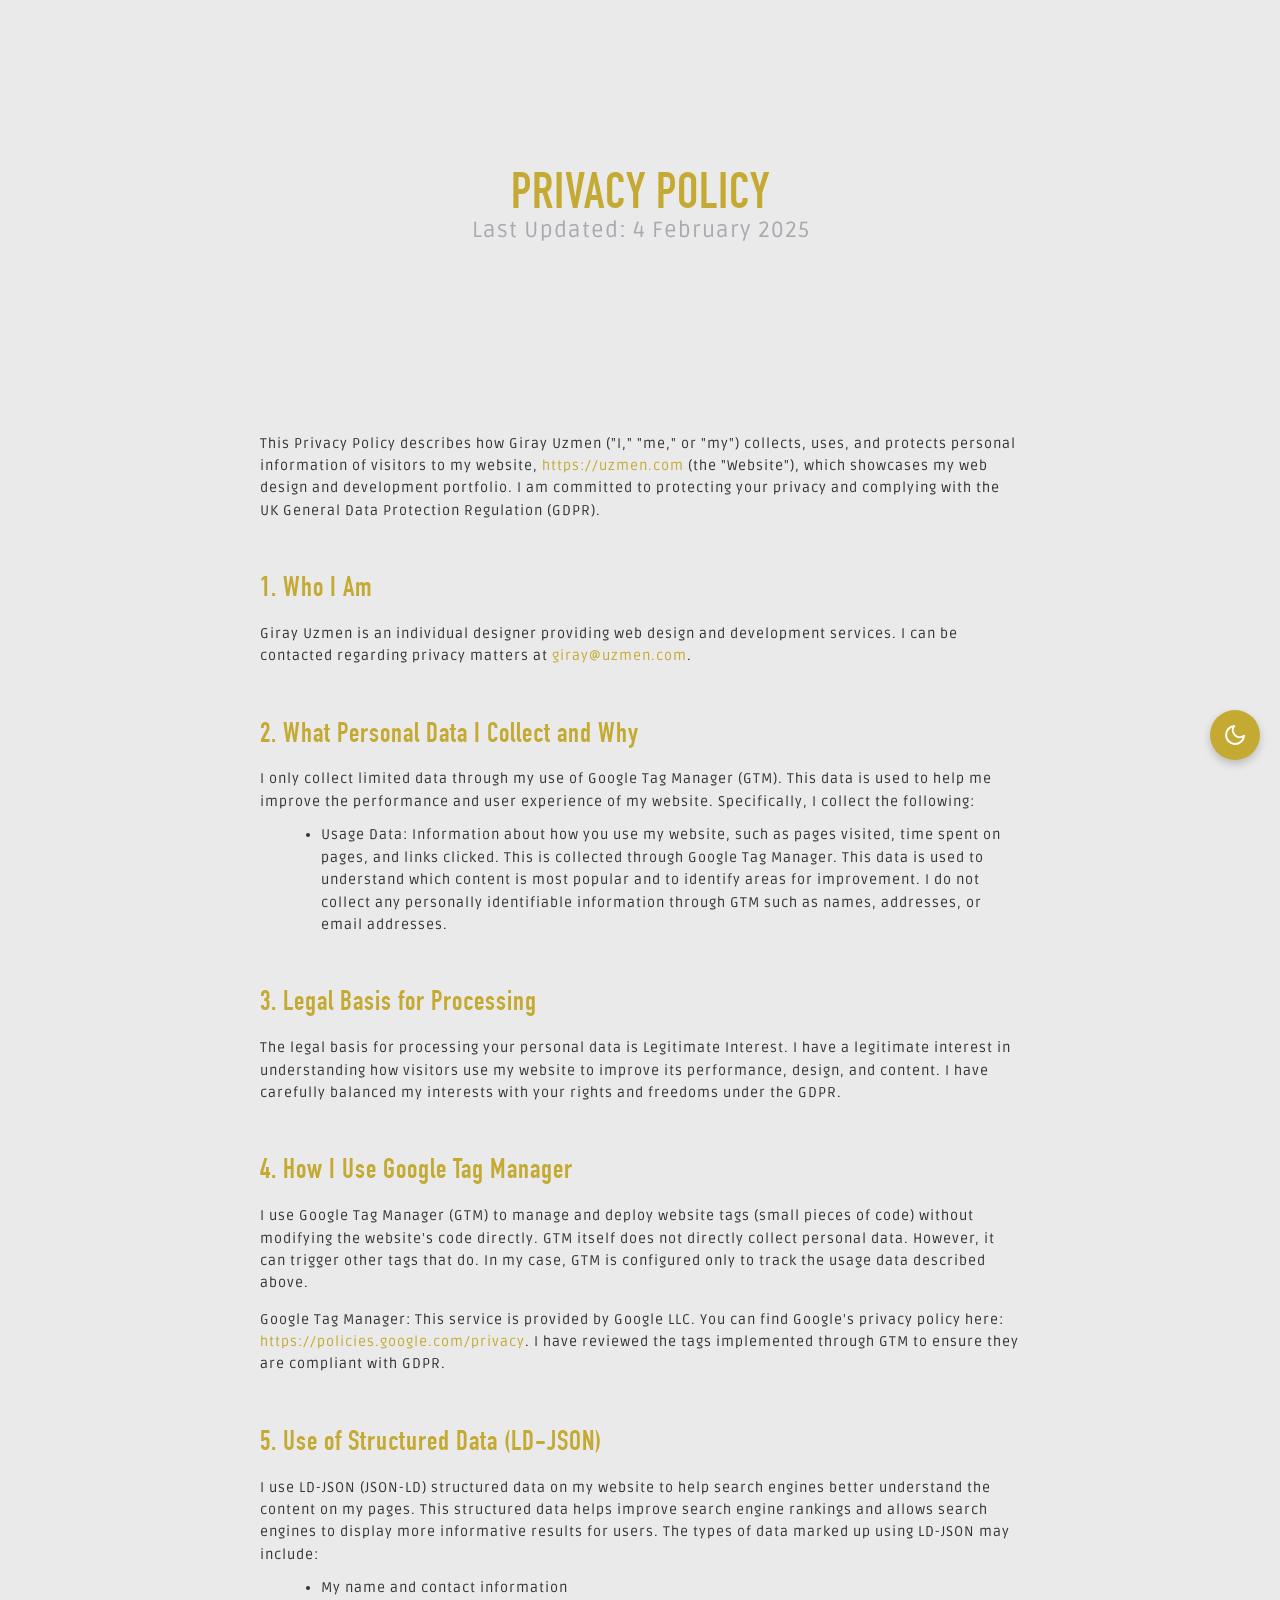
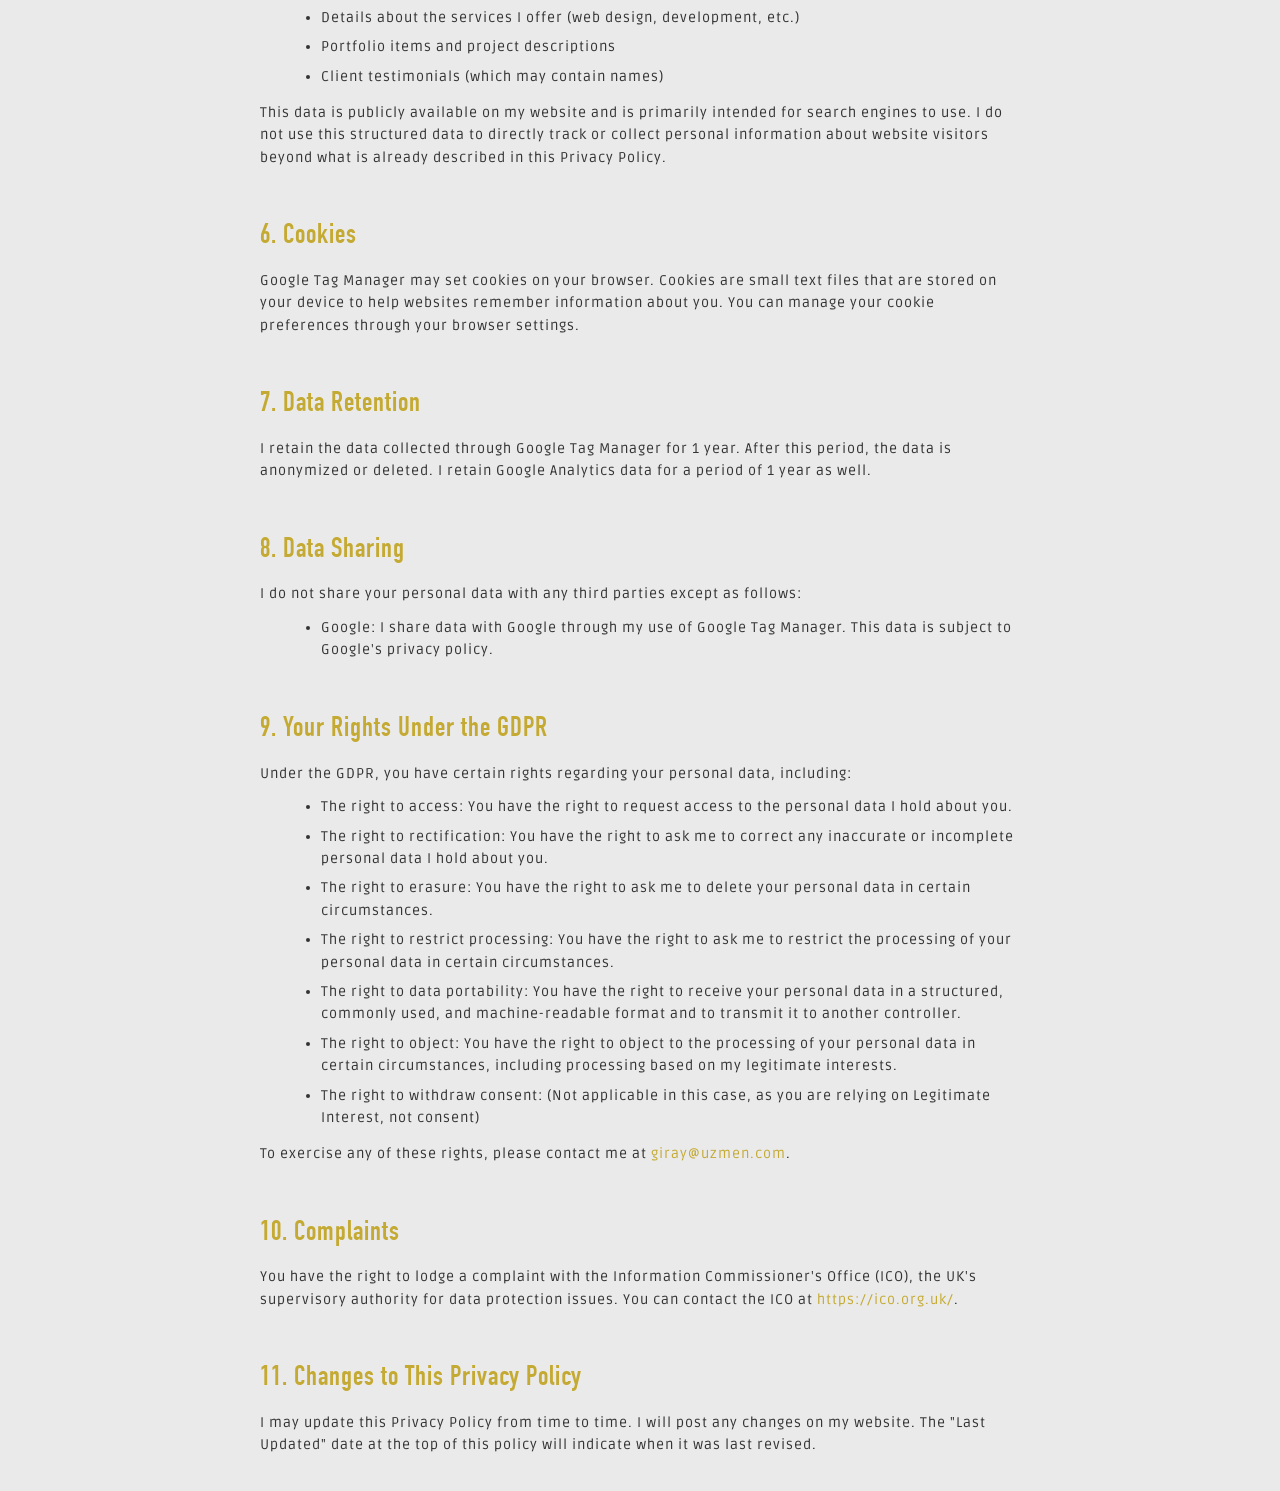
==== privacy.html @ fbb45e42 "Initial commit - Portfolio website with timeline-based work history" ====
<!DOCTYPE html>
<html lang="en">
  <head>
    <meta charset="UTF-8" />
    <meta name="viewport" content="width=device-width, initial-scale=1.0" />
    <title>Privacy Policy - Giray Uzmen (AKA James)</title>
    <link rel="preconnect" href="https://fonts.googleapis.com" />
    <link rel="preconnect" href="https://fonts.gstatic.com" crossorigin />
    <link href="https://fonts.googleapis.com/css2?family=Ruda:wght@400;500;600;700;800;900&family=Roboto+Condensed:wght@300;400;500;600;700;800;900&display=swap" rel="stylesheet" />
    <link rel="stylesheet" href="style.css?v=1.0.5" />
  </head>
  <body>
    <div class="page-wrapper">
      <div class="section-timeline-heading">
        <div class="container">
          <div class="padding-vertical-xlarge">
            <div class="timeline-main_heading-wrapper">
              <div class="margin-bottom-medium">
                <h1>PRIVACY POLICY</h1>
                <div class="last-updated">Last Updated: 4 February 2025</div>
              </div>
            </div>
          </div>
        </div>
      </div>

      <main class="section-timeline">
        <div class="container">
          <article class="privacy-content">
            <p>This Privacy Policy describes how Giray Uzmen ("I," "me," or "my") collects, uses, and protects personal information of visitors to my website, <a href="https://uzmen.com">https://uzmen.com</a> (the "Website"), which showcases my web design and development portfolio. I am committed to protecting your privacy and complying with the UK General Data Protection Regulation (GDPR).</p>

            <section>
              <h2>1. Who I Am</h2>
              <p>Giray Uzmen is an individual designer providing web design and development services. I can be contacted regarding privacy matters at <a href="mailto:giray@uzmen.com">giray@uzmen.com</a>.</p>
            </section>

            <section>
              <h2>2. What Personal Data I Collect and Why</h2>
              <p>I only collect limited data through my use of Google Tag Manager (GTM). This data is used to help me improve the performance and user experience of my website. Specifically, I collect the following:</p>
              <ul>
                <li>Usage Data: Information about how you use my website, such as pages visited, time spent on pages, and links clicked. This is collected through Google Tag Manager. This data is used to understand which content is most popular and to identify areas for improvement. I do not collect any personally identifiable information through GTM such as names, addresses, or email addresses.</li>
              </ul>
            </section>

            <section>
              <h2>3. Legal Basis for Processing</h2>
              <p>The legal basis for processing your personal data is Legitimate Interest. I have a legitimate interest in understanding how visitors use my website to improve its performance, design, and content. I have carefully balanced my interests with your rights and freedoms under the GDPR.</p>
            </section>

            <section>
              <h2>4. How I Use Google Tag Manager</h2>
              <p>I use Google Tag Manager (GTM) to manage and deploy website tags (small pieces of code) without modifying the website's code directly. GTM itself does not directly collect personal data. However, it can trigger other tags that do. In my case, GTM is configured only to track the usage data described above.</p>
              <p>Google Tag Manager: This service is provided by Google LLC. You can find Google's privacy policy here: <a href="https://policies.google.com/privacy">https://policies.google.com/privacy</a>. I have reviewed the tags implemented through GTM to ensure they are compliant with GDPR.</p>
            </section>

            <section>
              <h2>5. Use of Structured Data (LD-JSON)</h2>
              <p>I use LD-JSON (JSON-LD) structured data on my website to help search engines better understand the content on my pages. This structured data helps improve search engine rankings and allows search engines to display more informative results for users. The types of data marked up using LD-JSON may include:</p>
              <ul>
                <li>My name and contact information</li>
                <li>Details about the services I offer (web design, development, etc.)</li>
                <li>Portfolio items and project descriptions</li>
                <li>Client testimonials (which may contain names)</li>
              </ul>
              <p>This data is publicly available on my website and is primarily intended for search engines to use. I do not use this structured data to directly track or collect personal information about website visitors beyond what is already described in this Privacy Policy.</p>
            </section>

            <section>
              <h2>6. Cookies</h2>
              <p>Google Tag Manager may set cookies on your browser. Cookies are small text files that are stored on your device to help websites remember information about you. You can manage your cookie preferences through your browser settings.</p>
            </section>

            <section>
              <h2>7. Data Retention</h2>
              <p>I retain the data collected through Google Tag Manager for 1 year. After this period, the data is anonymized or deleted. I retain Google Analytics data for a period of 1 year as well.</p>
            </section>

            <section>
              <h2>8. Data Sharing</h2>
              <p>I do not share your personal data with any third parties except as follows:</p>
              <ul>
                <li>Google: I share data with Google through my use of Google Tag Manager. This data is subject to Google's privacy policy.</li>
              </ul>
            </section>

            <section>
              <h2>9. Your Rights Under the GDPR</h2>
              <p>Under the GDPR, you have certain rights regarding your personal data, including:</p>
              <ul>
                <li>The right to access: You have the right to request access to the personal data I hold about you.</li>
                <li>The right to rectification: You have the right to ask me to correct any inaccurate or incomplete personal data I hold about you.</li>
                <li>The right to erasure: You have the right to ask me to delete your personal data in certain circumstances.</li>
                <li>The right to restrict processing: You have the right to ask me to restrict the processing of your personal data in certain circumstances.</li>
                <li>The right to data portability: You have the right to receive your personal data in a structured, commonly used, and machine-readable format and to transmit it to another controller.</li>
                <li>The right to object: You have the right to object to the processing of your personal data in certain circumstances, including processing based on my legitimate interests.</li>
                <li>The right to withdraw consent: (Not applicable in this case, as you are relying on Legitimate Interest, not consent)</li>
              </ul>
              <p>To exercise any of these rights, please contact me at <a href="mailto:giray@uzmen.com">giray@uzmen.com</a>.</p>
            </section>

            <section>
              <h2>10. Complaints</h2>
              <p>You have the right to lodge a complaint with the Information Commissioner's Office (ICO), the UK's supervisory authority for data protection issues. You can contact the ICO at <a href="https://ico.org.uk/">https://ico.org.uk/</a>.</p>
            </section>

            <section>
              <h2>11. Changes to This Privacy Policy</h2>
              <p>I may update this Privacy Policy from time to time. I will post any changes on my website. The "Last Updated" date at the top of this policy will indicate when it was last revised.</p>
            </section>
          </article>
        </div>
      </main>
    </div>

    <!-- Dark Mode Toggle Button -->
    <button class="theme-toggle" data-tooltip="Dark Mode" aria-label="Toggle dark mode">
      <svg class="theme-icon" width="24" height="24" viewBox="0 0 24 24" fill="none" stroke="white" stroke-width="2">
        <path d="M21 12.79A9 9 0 1 1 11.21 3 7 7 0 0 0 21 12.79z"/>
      </svg>
    </button>

    <!-- Add script -->
    <script src="script.js"></script>
  </body>
</html>
---- style.css ----
/* Load Fonts */
@font-face {
  font-family: "din_condensedbold";
  src: url("./fonts/din_condensed_bold-webfont.woff2") format("woff2"),
    url("./fonts/din_condensed_bold-webfont.woff") format("woff");
  font-weight: normal;
  font-style: normal;
}

/* CSS Variables - Light Mode (Default) */
:root {
  /* Brand Colors */
  --color-primary: #c4aa33;        /* Gold - main brand color */
  --color-secondary: #a8aab0;      /* Grey - secondary text/accents */
  --color-background: #eaeaea;     /* Light grey - section backgrounds */
  --color-dark: #0a0a0a;           /* Dark - timeline accents */
  --color-text-dark: #333;         /* Dark text */
  --color-text-light: #ddd;        /* Light text */
  --color-white: #fff;             /* White */
  --color-body-bg: #fff;           /* Body background */
  --color-body-text: #333;         /* Body text color */
  
  /* Overlay Colors */
  --overlay-dark: rgba(0, 0, 0, 0.9);
  --overlay-medium: rgba(0, 0, 0, 0.8);
  --overlay-light: rgba(0, 0, 0, 0.2);
  --overlay-button: rgba(255, 255, 255, 0.1);
  --overlay-button-hover: rgba(255, 255, 255, 0.2);
  --overlay-grey: rgba(107, 107, 107, 0.9);
  
  /* Typography */
  --font-heading: "din_condensedbold", Arial, sans-serif;
  --font-body: "ruda", Arial, sans-serif;
  
  /* Spacing */
  --spacing-xlarge: 120px;
  --spacing-large: 80px;
  --spacing-medium: 32px;
  
  /* Effects */
  --border-radius-round: 50%;
  --border-radius-small: 4px;
  --border-radius-medium: 7px;
  --shadow-button: 0 4px 8px rgba(0, 0, 0, 0.2);
  --shadow-light: 0 1px 3px rgba(0, 0, 0, 0.1);
  --shadow-wispy: 6px 6px 20px rgba(0, 0, 0, 0.3);
  
  /* Transitions */
  --transition-fast: 0.2s ease-out;
  --transition-normal: 0.3s ease;
  --transition-slow: 0.5s;
  
  /* Z-index layers */
  --z-floating: 999;
  --z-timeline: 2;
  --z-negative-1: -1;
  --z-negative-2: -2;
  --z-negative-3: -3;
}

/* Dark Mode Variables */
[data-theme="dark"] {
  /* Brand Colors - Adjusted for dark mode */
  --color-primary: #b8bac0;        /* Brighter gold for better contrast */
  --color-secondary: #b8bac0;      /* Lighter grey for readability */
  --color-background: #1a1a1a;     /* Dark background */
  --color-dark: #f0f0f0;           /* Light - inverted for dark mode */
  --color-text-dark: #e0e0e0;      /* Light text */
  --color-text-light: #666;        /* Darker light text */
  --color-white: #0a0a0a;          /* Dark (inverted) */
  --color-body-bg: #0a0a0a;        /* Dark body background */
  --color-body-text: #e0e0e0;      /* Light body text */
  
  /* Overlay Colors - Adjusted for dark mode */
  --overlay-dark: rgba(0, 0, 0, 0.95);
  --overlay-medium: rgba(0, 0, 0, 0.9);
  --overlay-light: rgba(255, 255, 255, 0.1);
  --overlay-button: rgba(255, 255, 255, 0.15);
  --overlay-button-hover: rgba(255, 255, 255, 0.25);
  --overlay-grey: rgba(30, 30, 30, 0.95);
  
  /* Effects - Adjusted shadows for dark mode */
  --shadow-button: 0 4px 8px rgba(0, 0, 0, 0.5);
  --shadow-light: 0 1px 3px rgba(0, 0, 0, 0.3);
  --shadow-wispy: 6px 6px 20px rgba(0, 0, 0, 0.6);
}

/* Set every flipping thing to border box */
* {
  box-sizing: border-box;
}

/* Set html height to 100% */
html {
  height: 100%;
}

/* Set body min height to 100% so body content can fill the page dynamically */
body {
  min-height: 100%;
  margin: 0;
  font-family: var(--font-body);
  font-size: 14px;
  letter-spacing: 1px;
  line-height: 1.5;
  background-color: var(--color-body-bg);
  color: var(--color-body-text);
  transition: background-color var(--transition-normal), color var(--transition-normal);
}

/* Set img vertical alignment to middle */
img {
  vertical-align: middle;
  max-width: 100%;
  display: inline-block;
}

/* Set h2 font and font size */
h2 {
  font-size: 50px;
  color: var(--color-primary);
  font-family: var(--font-heading);
  margin-bottom: 0;
}

/* Set span for smaller font size in h2*/
span.james {
  font-size: 32px;
}

/* Job title */
div.title {
  font-size: 22px;
  color: var(--color-primary);
  font-family: var(--font-heading);
  margin: -15px 0 0 2px;
}

.page-wrapper {
  z-index: 0;
  position: relative;
}

.container {
  width: 90vw;
  max-width: 1360px;
  margin-inline: auto;
}

.margin-bottom-medium {
  margin-bottom: var(--spacing-medium);
  display: flex;
  flex-direction: column;
}

.paragraph-large {
  letter-spacing: -0.02em;
  font-size: 20px;
  font-family: var(--font-body);
  display: none;
}

.section-timeline-heading {
  background-color: var(--color-background);
}

.padding-vertical-xlarge {
  padding-top: var(--spacing-xlarge);
  padding-bottom: var(--spacing-xlarge);
  display: flex;
}

.timeline-main_heading-wrapper {
  color: var(--color-secondary);
  max-width: 640px;
  margin-inline: auto;
}

.timeline_component {
  flex-direction: column;
  justify-content: center;
  align-items: center;
  max-width: 1120px;
  margin-inline: auto;
  display: flex;
  position: relative;
}

.timeline_item {
  z-index: var(--z-timeline);
  gap: 0;
  grid-template-rows: auto;
  grid-template-columns: 1fr 180px 1fr;
  grid-auto-columns: 1fr;
  padding-top: var(--spacing-large);
  padding-bottom: var(--spacing-large);
  display: grid;
  position: relative;
}

.timeline_left {
  text-align: right;
  justify-content: flex-end;
  align-items: stretch;
}

.timeline_centre {
  justify-content: center;
  display: flex;
}

.timeline_date-text {
  color: var(--color-primary);
  font-size: 62px;
  font-weight: 500;
  line-height: 1.2;
  position: sticky;
  top: 50vh;
  font-family: var(--font-heading);
  margin: 0;
}

.timeline_text {
  color: var(--color-primary);
  font-size: 36px;
  font-weight: 500;
  line-height: 0.9  ;
  font-family: var(--font-heading);
}

.timeline_text a {
  text-decoration: none;
  color: var(--color-primary);
}

.timeline_circle {
  background-color: var(--color-white);
  border-radius: 100%;
  width: 15px;
  height: 15px;
  position: sticky;
  top: 50vh;
  box-shadow: 0 0 0 8px var(--color-dark);
}

.timeline_progress {
  z-index: var(--z-negative-2);
  background-color: var(--color-secondary);
  width: 3px;
  height: 100%;
  position: absolute;
}

.timeline_progress-bar {
  z-index: var(--z-negative-1);
  background: linear-gradient(to bottom, var(--color-secondary), var(--color-primary));
  width: 3px;
  height: 50vh;
  position: fixed;
  inset: 0 auto 50vh;
}

.section-timeline {
  z-index: var(--z-negative-3);
  background-color: var(--color-background);
  position: relative;
}

.timeline_image-wrapper {
  margin: 0 0 100px 0;
}

.overlay-fade-top {
  background-image: linear-gradient(var(--color-background), #ffffff00);
  height: 80px;
  position: absolute;
  inset: 0% 0% auto;
}

.overlay-fade-bottom {
  background-image: linear-gradient(to top, var(--color-background), #ffffff00);
  height: 80px;
  position: absolute;
  inset: auto 0% 0%;
}

/* Media Queries - Mobile */
@media screen and (max-width: 767px) {
  h2 {
    font-size: 40px;
  }

  .paragraph-large {
    font-size: 18px;
  }

  .padding-vertical-xlarge {
    padding-top: var(--spacing-large);
    padding-bottom: var(--spacing-large);
  }

  .timeline_item {
    grid-template-columns: 64px 1fr;
    width: 100%;
  }

  .timeline_left {
    text-align: left;
    grid-area: 1 / 2 / 2 / 3;
  }

  .timeline_centre {
    justify-content: flex-start;
    grid-area: 1 / 1 / 3 / 2;
  }

  .timeline_right {
    grid-area: span 1 / span 1 / span 1 / span 1;
  }

  .timeline_date-text {
    margin-bottom: 24px;
    font-size: 36px;
  }

  .timeline_text {
    font-size: 20px;
  }

  .timeline_progress {
    left: 6px;
  }
}

/* Floating buttons - shared styles */
.cv-button,
.privacy-button {
  position: fixed;
  right: 20px;
  background-color: var(--color-primary);
  color: white;
  border-radius: var(--border-radius-round);
  width: 50px;
  height: 50px;
  display: flex;
  justify-content: center;
  align-items: center;
  text-decoration: none;
  box-shadow: var(--shadow-button);
  transition: all var(--transition-normal);
  z-index: var(--z-floating);
}

/* Floating buttons - specific positions */
.cv-button {
  bottom: 80px;
}

.cv-button:hover,
.privacy-button:hover {
  transform: scale(1.1);
}

.privacy-button {
  bottom: 20px;
}

/* Dark mode toggle button */
.theme-toggle {
  position: fixed;
  bottom: 140px;
  right: 20px;
  background-color: var(--color-primary);
  color: var(--color-body-bg);
  border: none;
  border-radius: var(--border-radius-round);
  width: 50px;
  height: 50px;
  display: flex;
  justify-content: center;
  align-items: center;
  cursor: pointer;
  box-shadow: var(--shadow-button);
  transition: all var(--transition-normal);
  z-index: var(--z-floating);
}

.theme-toggle .theme-icon {
  stroke: white;
  stroke-width: 2;
  stroke-linecap: round;
  stroke-linejoin: round;
}

.theme-toggle:hover {
  transform: scale(1.1);
}

.theme-toggle::before {
  content: attr(data-tooltip);
  position: absolute;
  right: 120%;
  top: 50%;
  transform: translateY(-50%);
  background-color: var(--overlay-medium);
  color: white;
  padding: 8px 12px;
  border-radius: var(--border-radius-small);
  font-size: 14px;
  white-space: nowrap;
  visibility: hidden;
  opacity: 0;
  transition: opacity var(--transition-normal);
}

.theme-toggle:hover::before {
  visibility: visible;
  opacity: 1;
}

/* Tooltip styling for floating buttons */
.cv-button::before,
.privacy-button::before {
  content: attr(data-tooltip);
  position: absolute;
  right: 120%;
  top: 50%;
  transform: translateY(-50%);
  background-color: var(--overlay-medium);
  color: white;
  padding: 8px 12px;
  border-radius: var(--border-radius-small);
  font-size: 14px;
  white-space: nowrap;
  visibility: hidden;
  opacity: 0;
  transition: opacity var(--transition-normal);
}

/* Show tooltip on hover */
.cv-button:hover::before,
.privacy-button:hover::before {
  visibility: visible;
  opacity: 1;
}

/* Base styles for all timeline images */
.timeline_image-wrapper img {
  border-radius: 0 0 15px 15px;  /* Only bottom left and bottom right corners */
  box-shadow: var(--shadow-light);
  /* margin: -56px 0 0 0; */
  cursor: pointer;
}

/* Styles for main (visible) images only */
.timeline_image-wrapper img:not([style*="display: none"]) {
  border: 1px solid var(--color-primary);
  border-top: none;
  border-radius: 0;  /* Override border radius for main images */
}

/* Job titles */  
span.header-small {
  font-size: 18px;
}

/* Collapsible info box */
input[type="checkbox"] {
  display: none;
}
  
/* Collapsible info box */
.lbl-toggle {
  display: block;
  font-weight: bold;
  text-transform: uppercase;
  padding: 1rem;
  color: var(--color-text-light);
  background: var(--color-primary);
  cursor: pointer;
  border-radius: var(--border-radius-medium) var(--border-radius-medium) 0 0;  /* Only top left and top right corners */
  transition: all var(--transition-fast);
}
.lbl-toggle:hover {
  color: var(--color-white);
}
.lbl-toggle::before {
  content: " ";
  display: inline-block;
  border-top: 5px solid transparent;
  border-bottom: 5px solid transparent;
  border-left: 5px solid currentColor;
  vertical-align: middle;
  margin-right: 0.7rem;
  transform: translateY(-2px);
  transition: transform var(--transition-fast);
}
.toggle:checked + .lbl-toggle::before {
  transform: rotate(90deg) translateX(-3px);
}
.collapsible-content {
  max-height: 0px;
  overflow: hidden;
  transition: max-height 0.25s ease-in-out;
}
.toggle:checked + .lbl-toggle + .collapsible-content {
  max-height: 350px;
}
.toggle:checked + .lbl-toggle {
  border-bottom-right-radius: 0;
  border-bottom-left-radius: 0;
}
.collapsible-content .content-inner {
  background: #a8aab07d;
  border-bottom: 1px solid var(--color-secondary);
  padding: 0.5rem 1rem;
  letter-spacing: 0;
}
.collapsible-content p {
  margin-bottom: 0;
}

/* Lightbox and slideshow */
.lightbox {
    position: fixed;
    z-index: var(--z-floating);
    top: 0;
    left: 0;
    width: 100%;
    height: 100%;
    background-color: var(--overlay-dark);
    display: flex;
    justify-content: center;
    align-items: center;
    opacity: 0;
    transition: opacity var(--transition-normal);
    pointer-events: none;
}

.lightbox.active {
    opacity: 1;
    pointer-events: all;
    display: flex;
}

.lightbox img {
    max-width: 90%;
    max-height: 90vh;
    margin-inline: auto;
    display: block;
    border-radius: var(--border-radius-small);
}

.lightbox-nav {
  position: absolute;
  top: 50%;
  transform: translateY(-50%);
  background: var(--overlay-button);
  color: white;
  padding: 16px;
  font-size: 24px;
  border: none;
  cursor: pointer;
  border-radius: var(--border-radius-small);
  transition: background-color var(--transition-normal);
}

.lightbox-nav:hover {
  background: var(--overlay-button-hover);
}

.lightbox-nav.prev {
  left: 20px;
}

.lightbox-nav.next {
  right: 20px;
}

/* Add keyframes for the slide captions gentle pulsing animation */
@keyframes pulse-bg {
  0% { background-color: rgba(196, 170, 51, 0.7); }  /* #c4aa33 with 0.7 opacity */
  50% { background-color: rgba(168, 170, 176, 0.7); }  /* #a8aab0 with 0.7 opacity */
  100% { background-color: rgba(196, 170, 51, 0.7); }  /* Back to #c4aa33 */
}

.lightbox-caption {
  color: white;
  font-family: var(--font-body);
  text-align: center;
  padding: 10px;
  position: absolute;
  bottom: 20px;
  left: 0;
  right: 0;
  margin-inline: auto;
  max-width: 90%;
  border-radius: var(--border-radius-small);
  animation: pulse-bg 4s ease-in-out infinite;
}

/* Style links in lightbox captions */
.lightbox-caption a {
  color: var(--color-primary);
  text-decoration: none;
}

.lightbox-caption a:hover {
  text-decoration: underline;
}

/* Privacy Policy Styles */
.privacy-content {
  max-width: 800px;
  margin-inline: auto;
  padding: 20px;
  color: var(--color-text-dark);
  font-family: var(--font-body);
  line-height: 1.6;
}

.privacy-content h1,
.section-timeline-heading h1 {
  font-family: var(--font-heading);
  font-size: 50px;
  color: var(--color-primary);
  margin-bottom: 0;
}

.privacy-content h1 {
  text-transform: uppercase;
}

.section-timeline-heading h1 {
  text-align: center;
}

.privacy-content .last-updated,
.section-timeline-heading .last-updated {
  font-family: var(--font-body);
  font-size: 22px;
  color: var(--color-secondary);
  margin: -15px 0 0 2px;
}

.section-timeline-heading .last-updated {
  text-align: center;
}

.privacy-content h2 {
  color: var(--color-primary);
  font-family: var(--font-heading);
  font-size: 28px;
  margin: 1.5em 0 0.5em;
}

.privacy-content section {
  margin-bottom: 1em;
}

.privacy-content p {
  margin-bottom: 0.8em;
}

.privacy-content ul {
  margin: 0.5em 0 0.8em 1.5em;
}

.privacy-content li {
  margin-bottom: 0.5em;
}

.privacy-content a {
  color: var(--color-primary);
  text-decoration: none;
}

.privacy-content a:hover {
  text-decoration: underline;
}

.dlcv {
  color: var(--color-primary);
}

.dlcv a {
  color: var(--color-primary);
  text-decoration: none;
}

.first-image-wrapper {
    position:relative;
    box-shadow: var(--shadow-wispy);
}
.first-image-wrapper img {
    width:100%;
    vertical-align:top;
}
.first-image-wrapper:after {
    content:'CLICK TO VIEW GALLERY';
    color: var(--color-white);
    position:absolute;
    width:100%; height:100%;
    top:0; left:0;
    background: var(--overlay-grey);
    opacity:0;
    transition: all var(--transition-slow);
    display: flex;
    justify-content: center;
    align-items: center;
}
.first-image-wrapper:hover:after {
    opacity:1;
    pointer-events: none;
}

/* Dark mode fix for gallery overlay text */
[data-theme="dark"] .first-image-wrapper:after {
    color: #e0e0e0 !important;
}
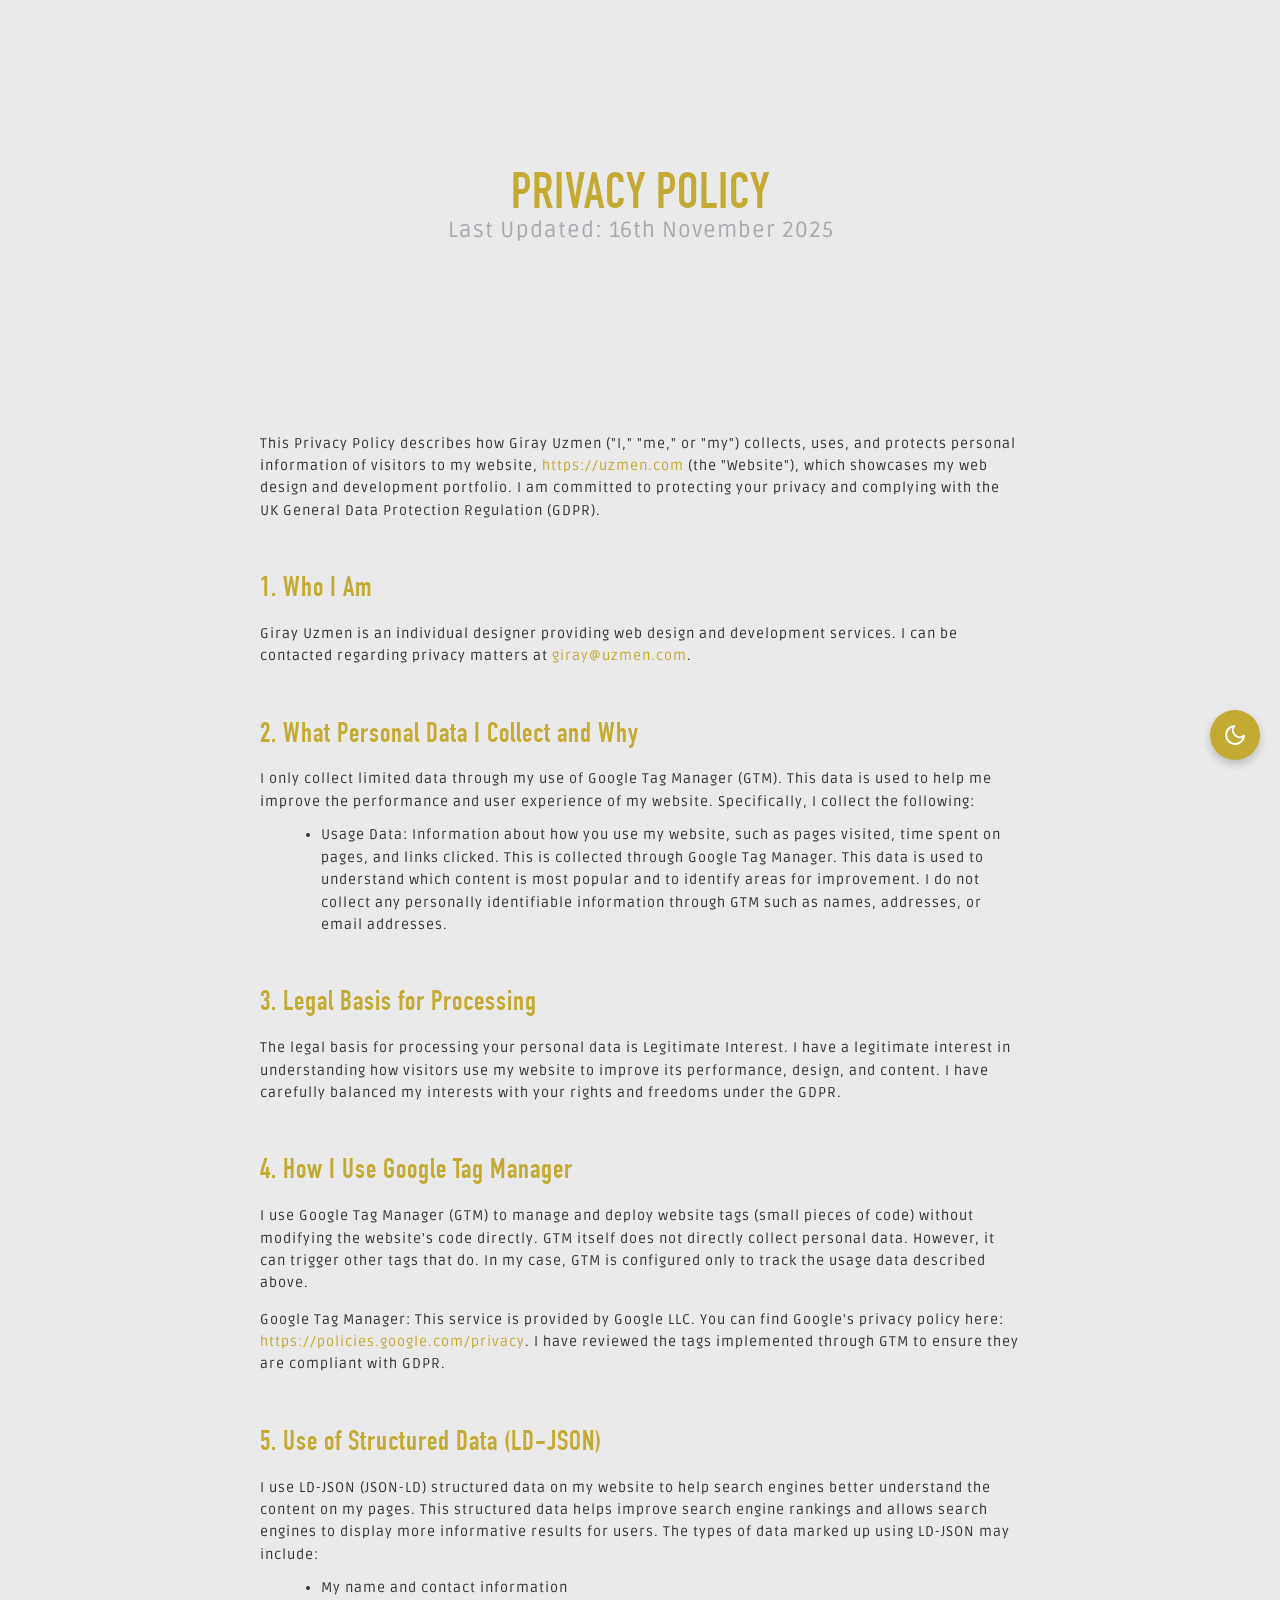
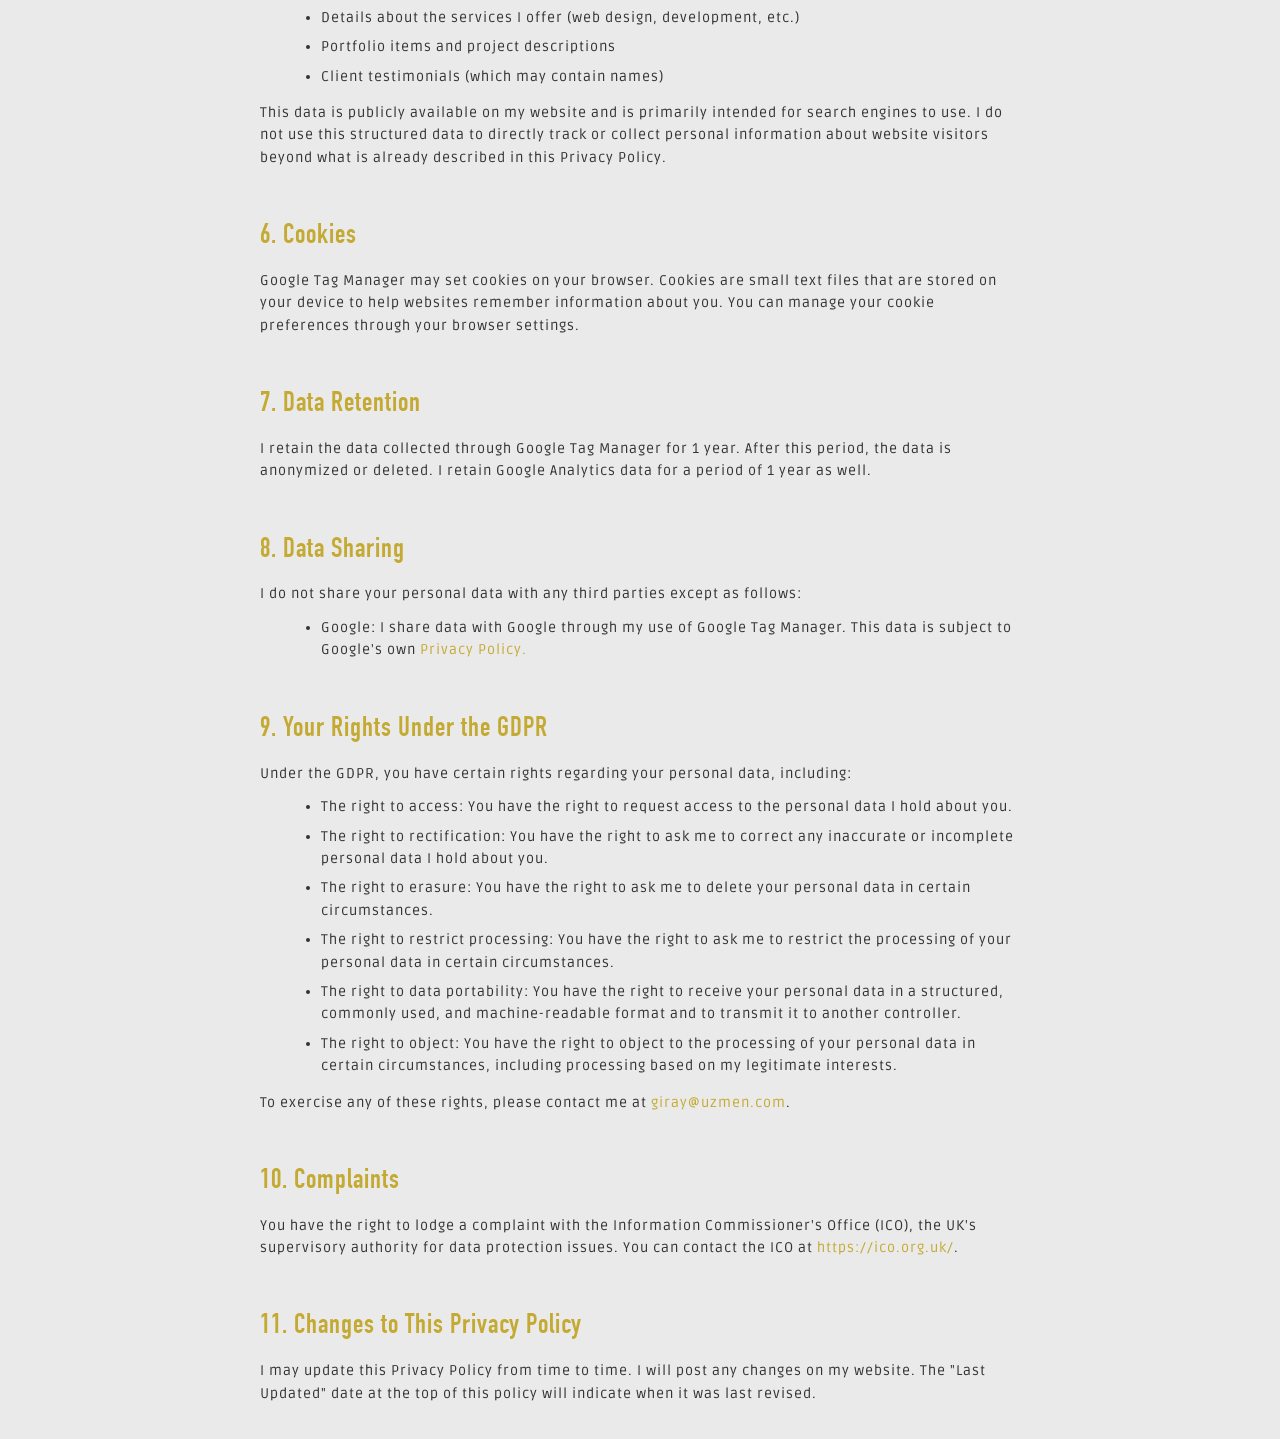
==== commit 60766b40: "Update privacy policy date to 16th November 2025 and fix HTML syntax error" ====
--- a/privacy.html
+++ b/privacy.html
@@ -7,7 +7,7 @@
     <link rel="preconnect" href="https://fonts.googleapis.com" />
     <link rel="preconnect" href="https://fonts.gstatic.com" crossorigin />
     <link href="https://fonts.googleapis.com/css2?family=Ruda:wght@400;500;600;700;800;900&family=Roboto+Condensed:wght@300;400;500;600;700;800;900&display=swap" rel="stylesheet" />
-    <link rel="stylesheet" href="style.css?v=1.0.5" />
+    <link rel="stylesheet" href="style.css?v=1.0.7" />
   </head>
   <body>
     <div class="page-wrapper">
@@ -17,7 +17,7 @@
             <div class="timeline-main_heading-wrapper">
               <div class="margin-bottom-medium">
                 <h1>PRIVACY POLICY</h1>
-                <div class="last-updated">Last Updated: 4 February 2025</div>
+                <div class="last-updated">Last Updated: 16th November 2025</div>
               </div>
             </div>
           </div>
@@ -79,7 +79,7 @@
               <h2>8. Data Sharing</h2>
               <p>I do not share your personal data with any third parties except as follows:</p>
               <ul>
-                <li>Google: I share data with Google through my use of Google Tag Manager. This data is subject to Google's privacy policy.</li>
+                <li>Google: I share data with Google through my use of Google Tag Manager. This data is subject to Google's own <a href="https://policies.google.com/privacy" target="_blank">Privacy Policy.</a></li>
               </ul>
             </section>
 
@@ -93,7 +93,6 @@
                 <li>The right to restrict processing: You have the right to ask me to restrict the processing of your personal data in certain circumstances.</li>
                 <li>The right to data portability: You have the right to receive your personal data in a structured, commonly used, and machine-readable format and to transmit it to another controller.</li>
                 <li>The right to object: You have the right to object to the processing of your personal data in certain circumstances, including processing based on my legitimate interests.</li>
-                <li>The right to withdraw consent: (Not applicable in this case, as you are relying on Legitimate Interest, not consent)</li>
               </ul>
               <p>To exercise any of these rights, please contact me at <a href="mailto:giray@uzmen.com">giray@uzmen.com</a>.</p>
             </section>
--- a/style.css
+++ b/style.css
@@ -717,4 +717,9 @@
 /* Dark mode fix for gallery overlay text */
 [data-theme="dark"] .first-image-wrapper:after {
     color: #e0e0e0 !important;
+}
+
+/* Invert black-on-white images in dark mode */
+[data-theme="dark"] .invert-dark {
+    filter: invert(1);
 }
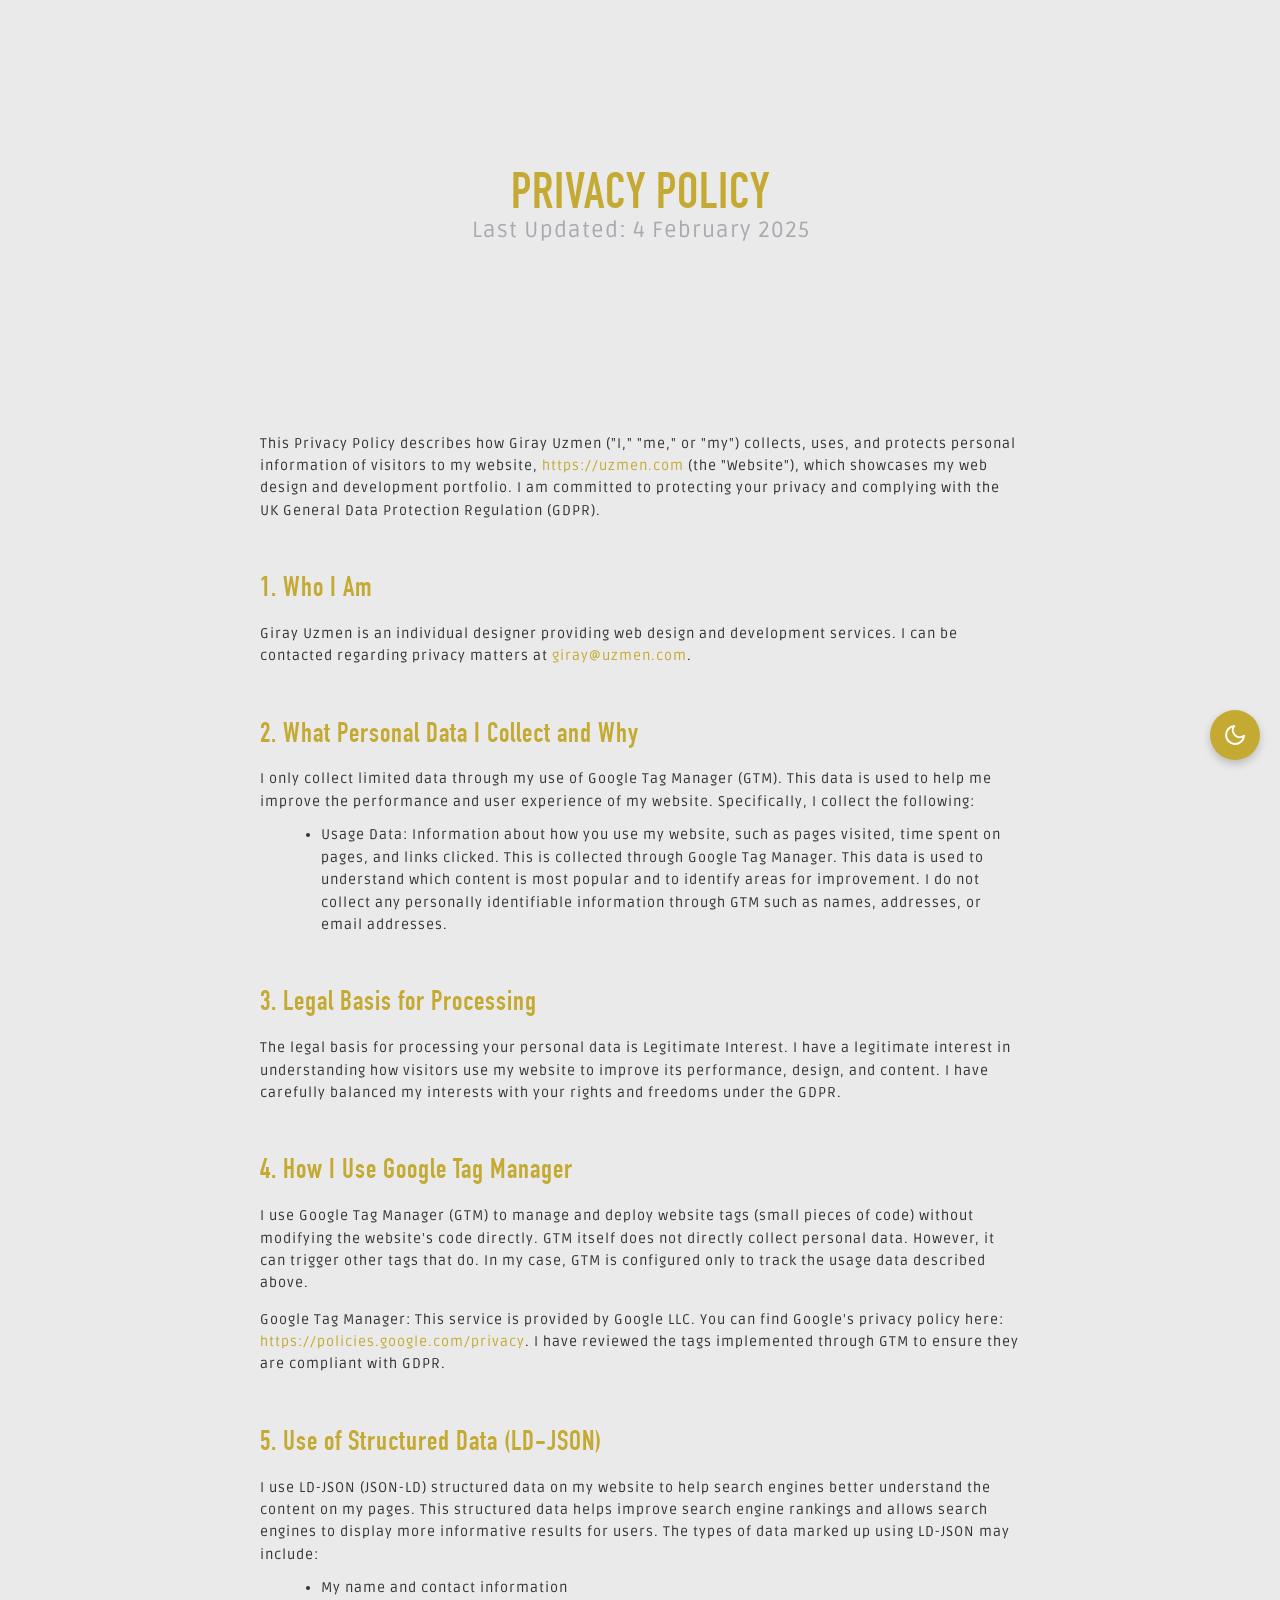
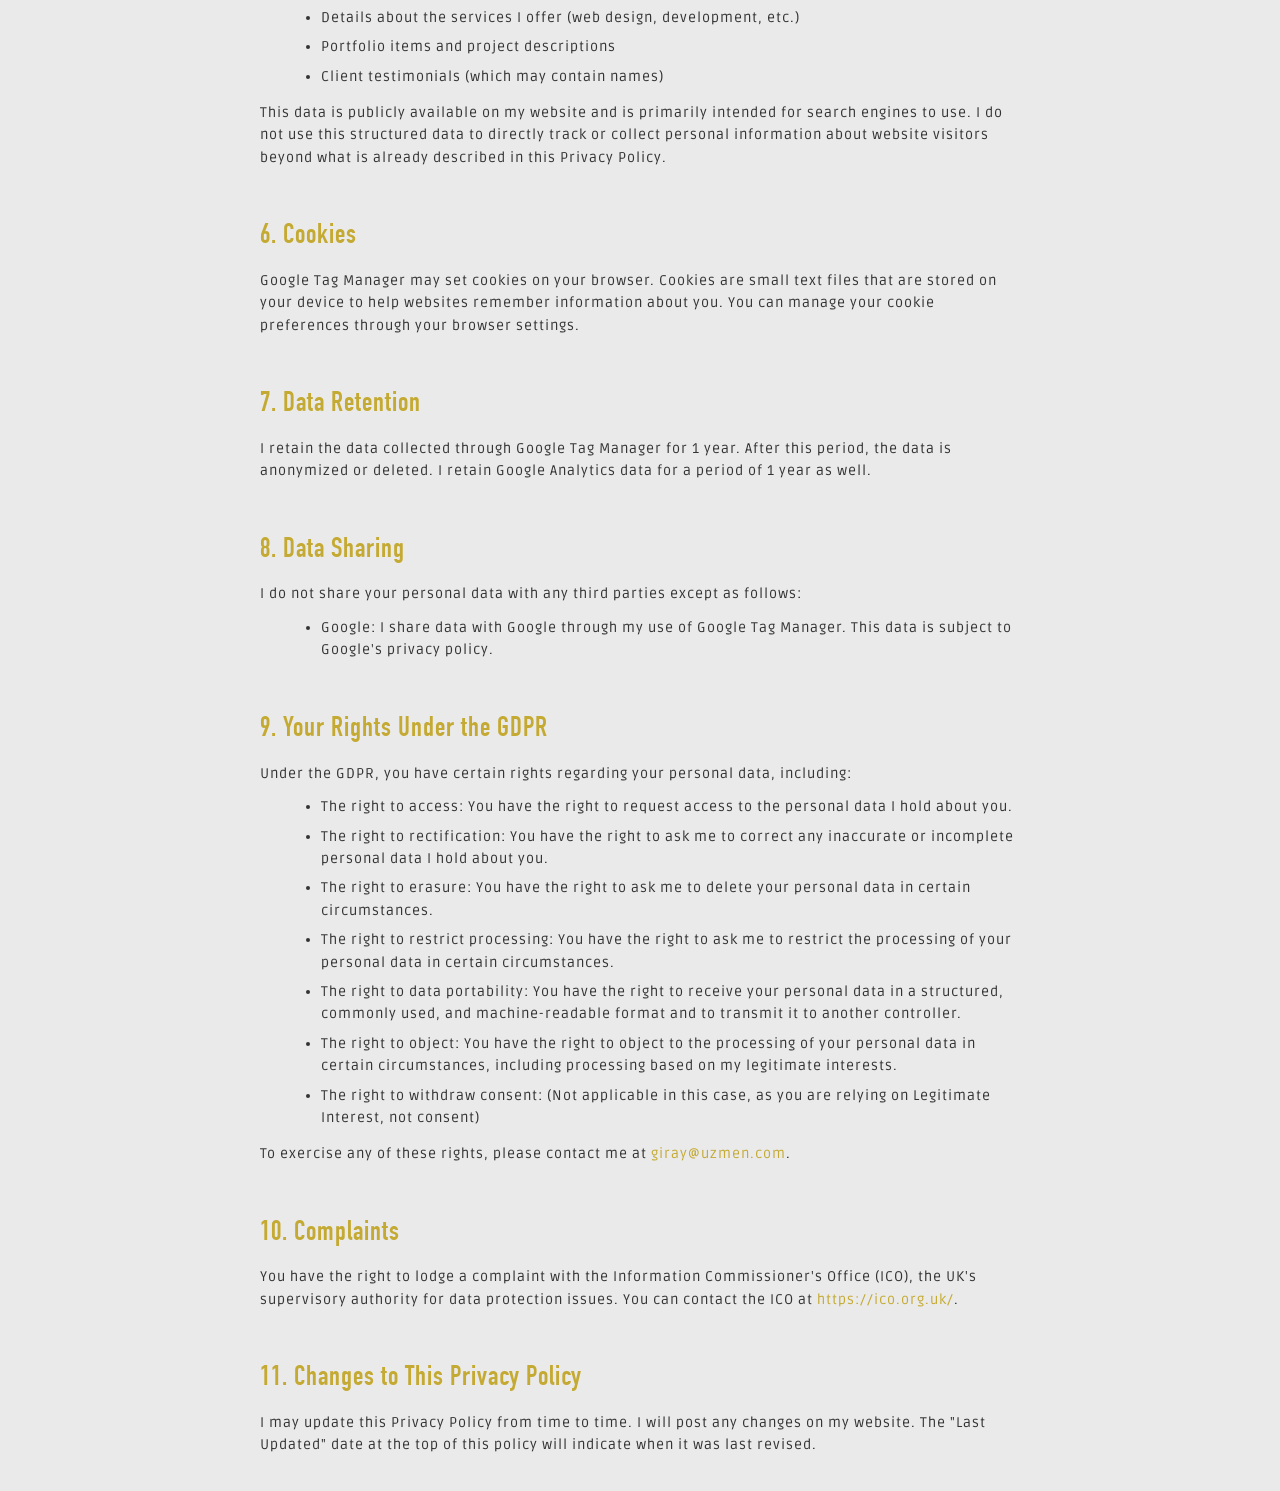
==== commit 9d6cabd5: "Sync local codebase with repo and update .gitignore Update .gitignore to exclude Cursor/AI tooling (" ====
--- a/privacy.html
+++ b/privacy.html
@@ -17,7 +17,7 @@
             <div class="timeline-main_heading-wrapper">
               <div class="margin-bottom-medium">
                 <h1>PRIVACY POLICY</h1>
-                <div class="last-updated">Last Updated: 16th November 2025</div>
+                <div class="last-updated">Last Updated: 4 February 2025</div>
               </div>
             </div>
           </div>
@@ -79,7 +79,7 @@
               <h2>8. Data Sharing</h2>
               <p>I do not share your personal data with any third parties except as follows:</p>
               <ul>
-                <li>Google: I share data with Google through my use of Google Tag Manager. This data is subject to Google's own <a href="https://policies.google.com/privacy" target="_blank">Privacy Policy.</a></li>
+                <li>Google: I share data with Google through my use of Google Tag Manager. This data is subject to Google's privacy policy.</li>
               </ul>
             </section>
 
@@ -93,6 +93,7 @@
                 <li>The right to restrict processing: You have the right to ask me to restrict the processing of your personal data in certain circumstances.</li>
                 <li>The right to data portability: You have the right to receive your personal data in a structured, commonly used, and machine-readable format and to transmit it to another controller.</li>
                 <li>The right to object: You have the right to object to the processing of your personal data in certain circumstances, including processing based on my legitimate interests.</li>
+                <li>The right to withdraw consent: (Not applicable in this case, as you are relying on Legitimate Interest, not consent)</li>
               </ul>
               <p>To exercise any of these rights, please contact me at <a href="mailto:giray@uzmen.com">giray@uzmen.com</a>.</p>
             </section>
